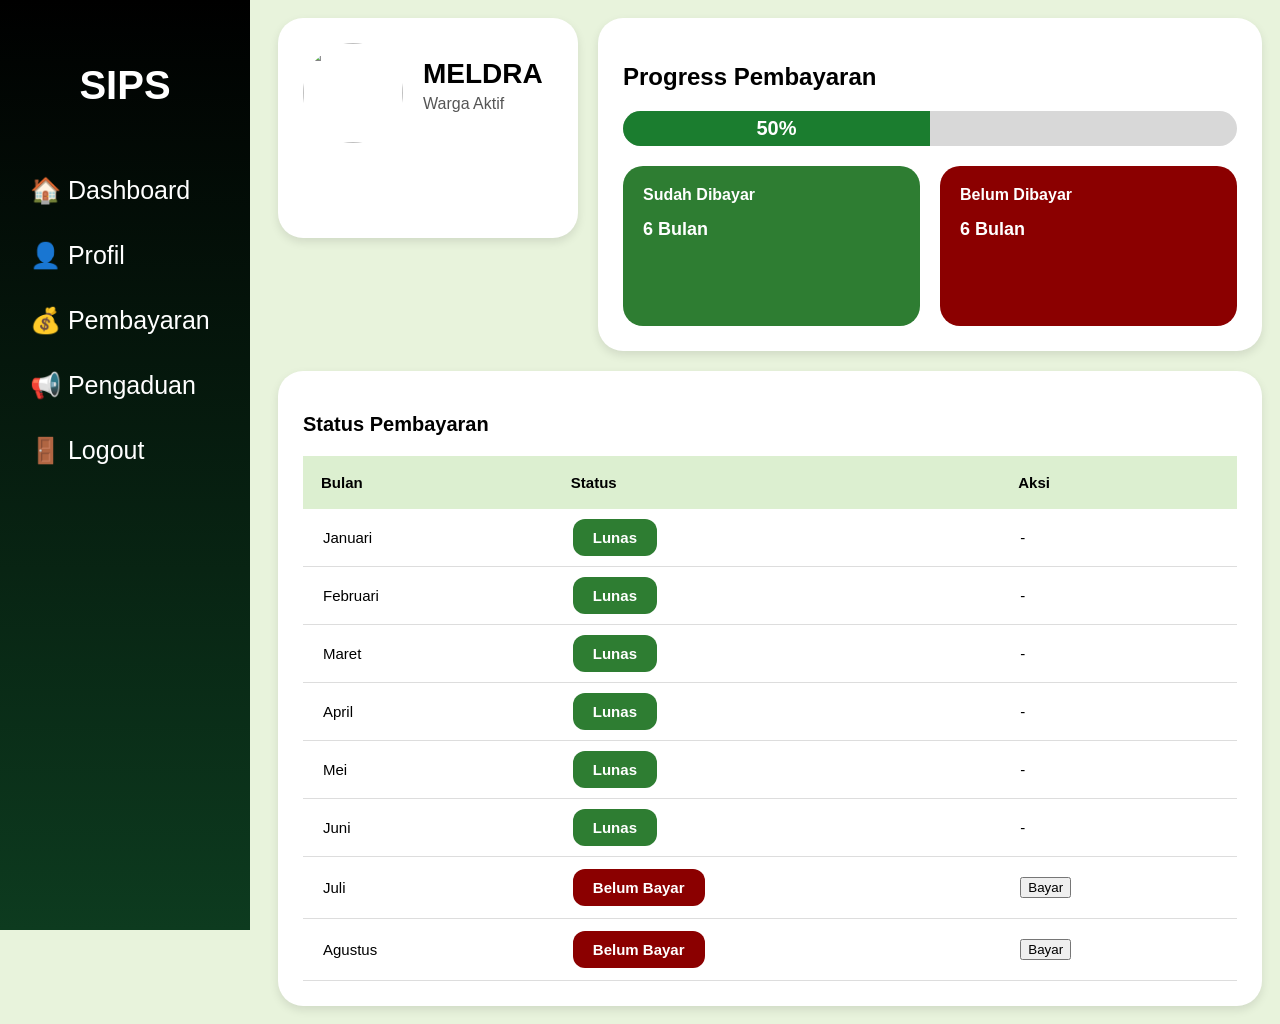
==== index.html @ 5512ac72 "Update index.html" ====
<!DOCTYPE html>
<html lang="id">
<head>
<meta charset="UTF-8">
<meta name="viewport" content="width=device-width, initial-scale=1.0">
<title>SIPS Dashboard</title>

<link rel="stylesheet" href="style.css">

</head>
<body>

<div class="sidebar">

<h2>SIPS</h2>

<a href="#">🏠 Dashboard</a>
<a href="#">👤 Profil</a>
<a href="#">💰 Pembayaran</a>
<a href="#">📢 Pengaduan</a>
<a href="#">🚪 Logout</a>

</div>

<div class="main">

<div class="top-grid">

<div class="card-box profile-card">

<div class="profile">

<img class="foto" src="https://cdn-icons-png.flaticon.com/512/3135/3135715.png">

<div class="text-profile">
<h2>MELDRA</h2>
<p>Warga Aktif</p>
</div>

</div>

</div>

<div class="card-box">

<h2>Progress Pembayaran</h2>

<div class="progress">
<div class="progress-bar">50%</div>
</div>

<div class="status-container">

<div class="status-box lunas">
<h3>Sudah Dibayar</h3>
<h1>6 Bulan</h1>
</div>

<div class="status-box belum">
<h3>Belum Dibayar</h3>
<h1>6 Bulan</h1>
</div>

</div>

</div>

</div>

<div class="card-box table-box">

<h2>Status Pembayaran</h2>

<table>
<tr>
<th>Bulan</th>
<th>Status</th>
<th>Aksi</th>
</tr>

<tr>
<td>Januari</td>
<td><span class="badge lunas">Lunas</span></td>
<td>-</td>
</tr>

<tr>
<td>Februari</td>
<td><span class="badge lunas">Lunas</span></td>
<td>-</td>
</tr>

<tr>
<td>Maret</td>
<td><span class="badge lunas">Lunas</span></td>
<td>-</td>
</tr>

<tr>
<td>April</td>
<td><span class="badge lunas">Lunas</span></td>
<td>-</td>
</tr>

<tr>
<td>Mei</td>
<td><span class="badge lunas">Lunas</span></td>
<td>-</td>
</tr>

<tr>
<td>Juni</td>
<td><span class="badge lunas">Lunas</span></td>
<td>-</td>
</tr>

<tr>
<td>Juli</td>
<td><span class="badge belum">Belum Bayar</span></td>
<td><button class="btn-bayar">Bayar</button></td>
</tr>

<tr>
<td>Agustus</td>
<td><span class="badge belum">Belum Bayar</span></td>
<td><button class="btn-bayar">Bayar</button></td>
</tr>

</table>

</div>

</div>

</body>
</html>
---- style.css ----
body{
margin:0;
font-family:Arial,sans-serif;
background:#e8f3dc;
}

.sidebar{
position:fixed;
left:0;
top:0;
width:250px;
height:100%;
background:linear-gradient(to bottom,#000000,#0d3b1f);
padding-top:30px;
}

.sidebar h2{
color:white;
text-align:center;
font-size:40px;
margin-bottom:50px;
}

.sidebar a{
display:block;
color:white;
text-decoration:none;
padding:18px 30px;
font-size:25px;
transition:0.3s;
}

.sidebar a:hover{
background:rgba(255,255,255,0.1);
}

.main{
margin-left:260px;
padding:18px;
}

.top-grid{
display:grid;
grid-template-columns:1fr 2fr;
gap:20px;
margin-bottom:20px;
}

.card-box{
background:white;
border-radius:25px;
padding:18px;
box-shadow:0 4px 10px rgba(0,0,0,0.1);
}

.profile{
display:flex;
align-items:center;
gap:20px;
justify-content:flex-start;
}

.foto{
width:90px;
height:90px;
border-radius:50%;
object-fit:cover;
}

.text-profile h2{
font-size:22px;
margin:0;
}

.text-profile p{
font-size:18px;
margin-top:10px;
color:#555;
}

.progress{
width:100%;
height:35px;
background:#d8d8d8;
border-radius:30px;
overflow:hidden;
margin:20px 0;
}

.progress-bar{
width:50%;
height:100%;
background:#1b7d2f;
display:flex;
align-items:center;
justify-content:center;
color:white;
font-weight:bold;
font-size:20px;
}

.status-container{
display:flex;
gap:20px;
}

.status-box{
flex:1;
padding:25px;
border-radius:25px;
color:white;
}

.lunas{
background:#2e7d32;
}

.belum{
background:#b71c1c;
}

.status-box h3{
font-size:16px;
margin:0;
}

.status-box h1{
font-size:22px;
margin-top:15px;
}

.table-box h2{
font-size:20px;
margin-bottom:20px;
}

table{
width:100%;
border-collapse:collapse;
font-size:15px;
}

th{
background:#dcefd0;
padding:18px;
text-align:left;
}

td{
padding:20px;
border-bottom:1px solid #ddd;
}

.badge{
padding:10px 20px;
border-radius:12px;
color:white;
font-weight:bold;
}

.lunas-badge{
background:#2e7d32;
}

@media(max-width:768px){

.sidebar{
width:100%;
height:auto;
position:relative;
}

.main{
margin-left:0;
}

.top-grid{
grid-template-columns:1fr;
}

.status-container{
flex-direction:column;
}

}

.profile-card{
height:170px;
}

.status-box{
min-height:120px;
}

.status-box h1{
font-size:18px;
}
.profile-card{
height:170px;
padding:25px;
}

.profile img,
.foto{
width:100px;
height:100px;
border-radius:50%;
object-fit:cover;
}

.text-profile h2{
font-size:28px;
margin:0;
}

.text-profile p{
font-size:16px;
margin-top:5px;
color:#555;
}
.top-grid{
display:grid;
grid-template-columns:300px 1fr;
gap:20px;
align-items:start;
}

.profile-card{
background:white;
border-radius:25px;
box-shadow:0 4px 10px rgba(0,0,0,0.1);
}

.card-box{
background:white;
border-radius:25px;
padding:25px;
box-shadow:0 4px 10px rgba(0,0,0,0.1);
}

.status-container{
display:flex;
gap:20px;
margin-top:20px;
}

.status-box{
flex:1;
border-radius:20px;
padding:20px;
color:white;
}

.sudah{
background:green;
}

.belum{
background:darkred;
}
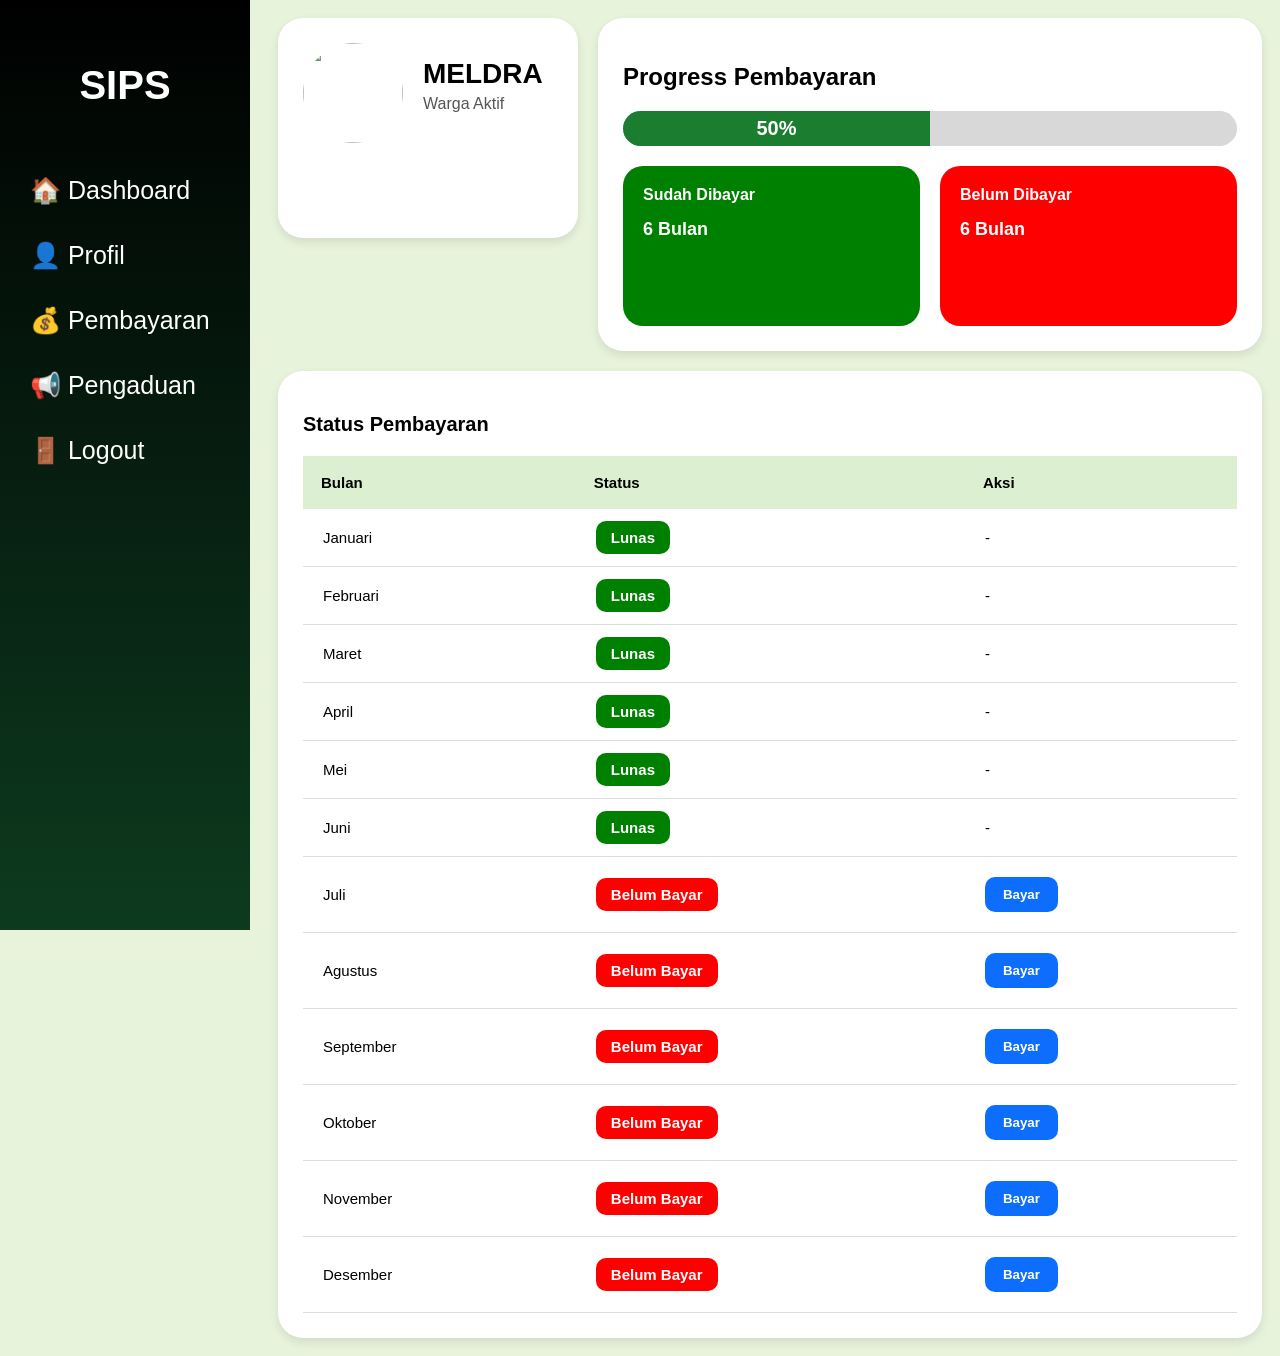
==== commit 8ff57c2a: "Update index.html" ====
--- a/index.html
+++ b/index.html
@@ -126,8 +126,31 @@
 <td><button class="btn-bayar">Bayar</button></td>
 </tr>
 
+<tr>
+<td>September</td>
+<td><span class="badge belum">Belum Bayar</span></td>
+<td><button class="btn-bayar">Bayar</button></td>
+</tr>
+
+<tr>
+<td>Oktober</td>
+<td><span class="badge belum">Belum Bayar</span></td>
+<td><button class="btn-bayar">Bayar</button></td>
+</tr>
+
+<tr>
+<td>November</td>
+<td><span class="badge belum">Belum Bayar</span></td>
+<td><button class="btn-bayar">Bayar</button></td>
+</tr>
+
+<tr>
+<td>Desember</td>
+<td><span class="badge belum">Belum Bayar</span></td>
+<td><button class="btn-bayar">Bayar</button></td>
+</tr>
+
 </table>
-
 </div>
 
 </div>
--- a/style.css
+++ b/style.css
@@ -258,3 +258,31 @@
 .belum{
 background:darkred;
 }
+.badge{
+padding:8px 15px;
+border-radius:10px;
+color:white;
+font-weight:bold;
+}
+
+.lunas{
+background:green;
+}
+
+.belum{
+background:red;
+}
+
+.btn-bayar{
+background:#0d6efd;
+color:white;
+border:none;
+padding:10px 18px;
+border-radius:10px;
+cursor:pointer;
+font-weight:bold;
+}
+
+.btn-bayar:hover{
+background:#0056cc;
+}
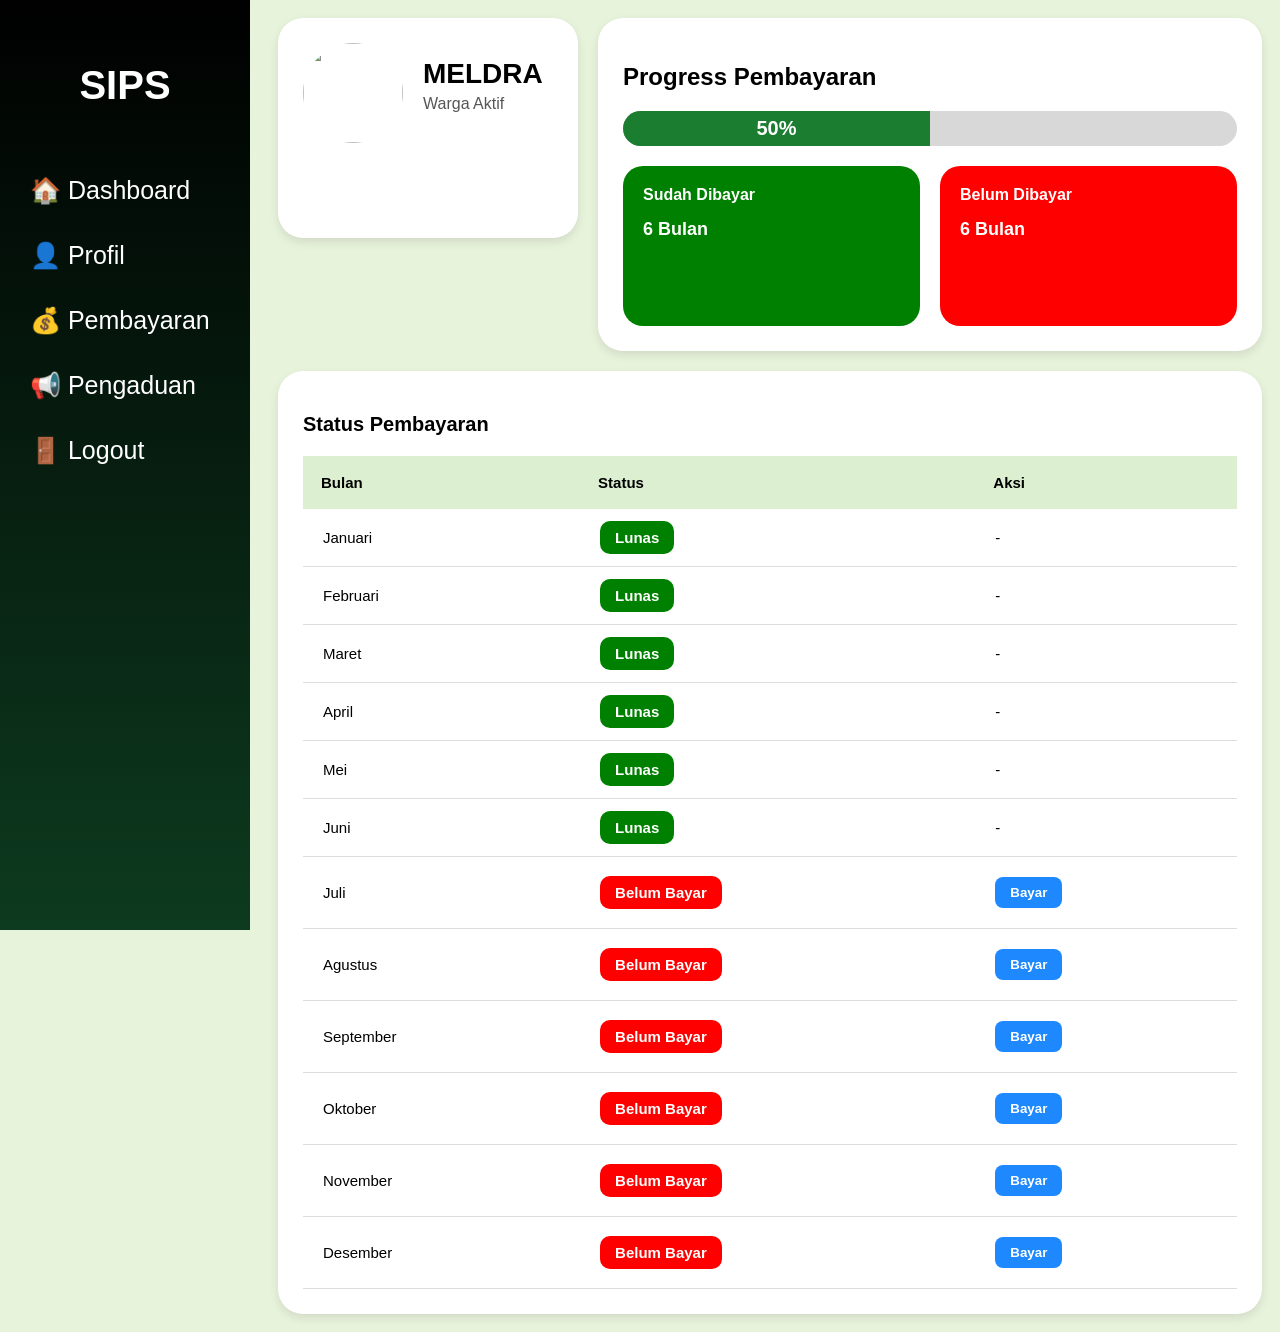
==== commit c2194693: "Update index.html" ====
--- a/index.html
+++ b/index.html
@@ -117,37 +117,37 @@
 <tr>
 <td>Juli</td>
 <td><span class="badge belum">Belum Bayar</span></td>
-<td><button class="btn-bayar">Bayar</button></td>
+<td><a href="bayar.html?bulan=Juli"><button class="btn-bayar">Bayar</button></a></td>
 </tr>
 
 <tr>
 <td>Agustus</td>
 <td><span class="badge belum">Belum Bayar</span></td>
-<td><button class="btn-bayar">Bayar</button></td>
+<td><a href="bayar.html?bulan=Agustus"><button class="btn-bayar">Bayar</button></a></td>
 </tr>
 
 <tr>
 <td>September</td>
 <td><span class="badge belum">Belum Bayar</span></td>
-<td><button class="btn-bayar">Bayar</button></td>
+<td><a href="bayar.html?bulan=September"><button class="btn-bayar">Bayar</button></a></td>
 </tr>
 
 <tr>
 <td>Oktober</td>
 <td><span class="badge belum">Belum Bayar</span></td>
-<td><button class="btn-bayar">Bayar</button></td>
+<td><a href="bayar.html?bulan=Oktober"><button class="btn-bayar">Bayar</button></a></td>
 </tr>
 
 <tr>
 <td>November</td>
 <td><span class="badge belum">Belum Bayar</span></td>
-<td><button class="btn-bayar">Bayar</button></td>
+<td><a href="bayar.html?bulan=November"><button class="btn-bayar">Bayar</button></a></td>
 </tr>
 
 <tr>
 <td>Desember</td>
 <td><span class="badge belum">Belum Bayar</span></td>
-<td><button class="btn-bayar">Bayar</button></td>
+<td><a href="bayar.html?bulan=Desember"><button class="btn-bayar">Bayar</button></a></td>
 </tr>
 
 </table>
@@ -155,5 +155,35 @@
 
 </div>
 
+  <script>
+
+const bulanBelum = [
+"Juli",
+"Agustus",
+"September",
+"Oktober",
+"November",
+"Desember"
+];
+
+bulanBelum.forEach(function(bulan){
+
+if(localStorage.getItem(bulan)=="lunas"){
+
+document.body.innerHTML =
+document.body.innerHTML.replace(
+`<td>${bulan}</td>
+<td><span class="badge belum">Belum Bayar</span></td>
+<td><a href="bayar.html?bulan=${bulan}"><button class="btn-bayar">Bayar</button></a></td>`,
+`<td>${bulan}</td>
+<td><span class="badge lunas">Lunas</span></td>
+<td>-</td>`
+);
+
+}
+
+});
+
+</script>
 </body>
 </html>
--- a/style.css
+++ b/style.css
@@ -286,3 +286,12 @@
 .btn-bayar:hover{
 background:#0056cc;
 }
+.btn-bayar{
+background:#1e88ff;
+color:white;
+border:none;
+padding:8px 15px;
+border-radius:8px;
+cursor:pointer;
+font-weight:bold;
+}
